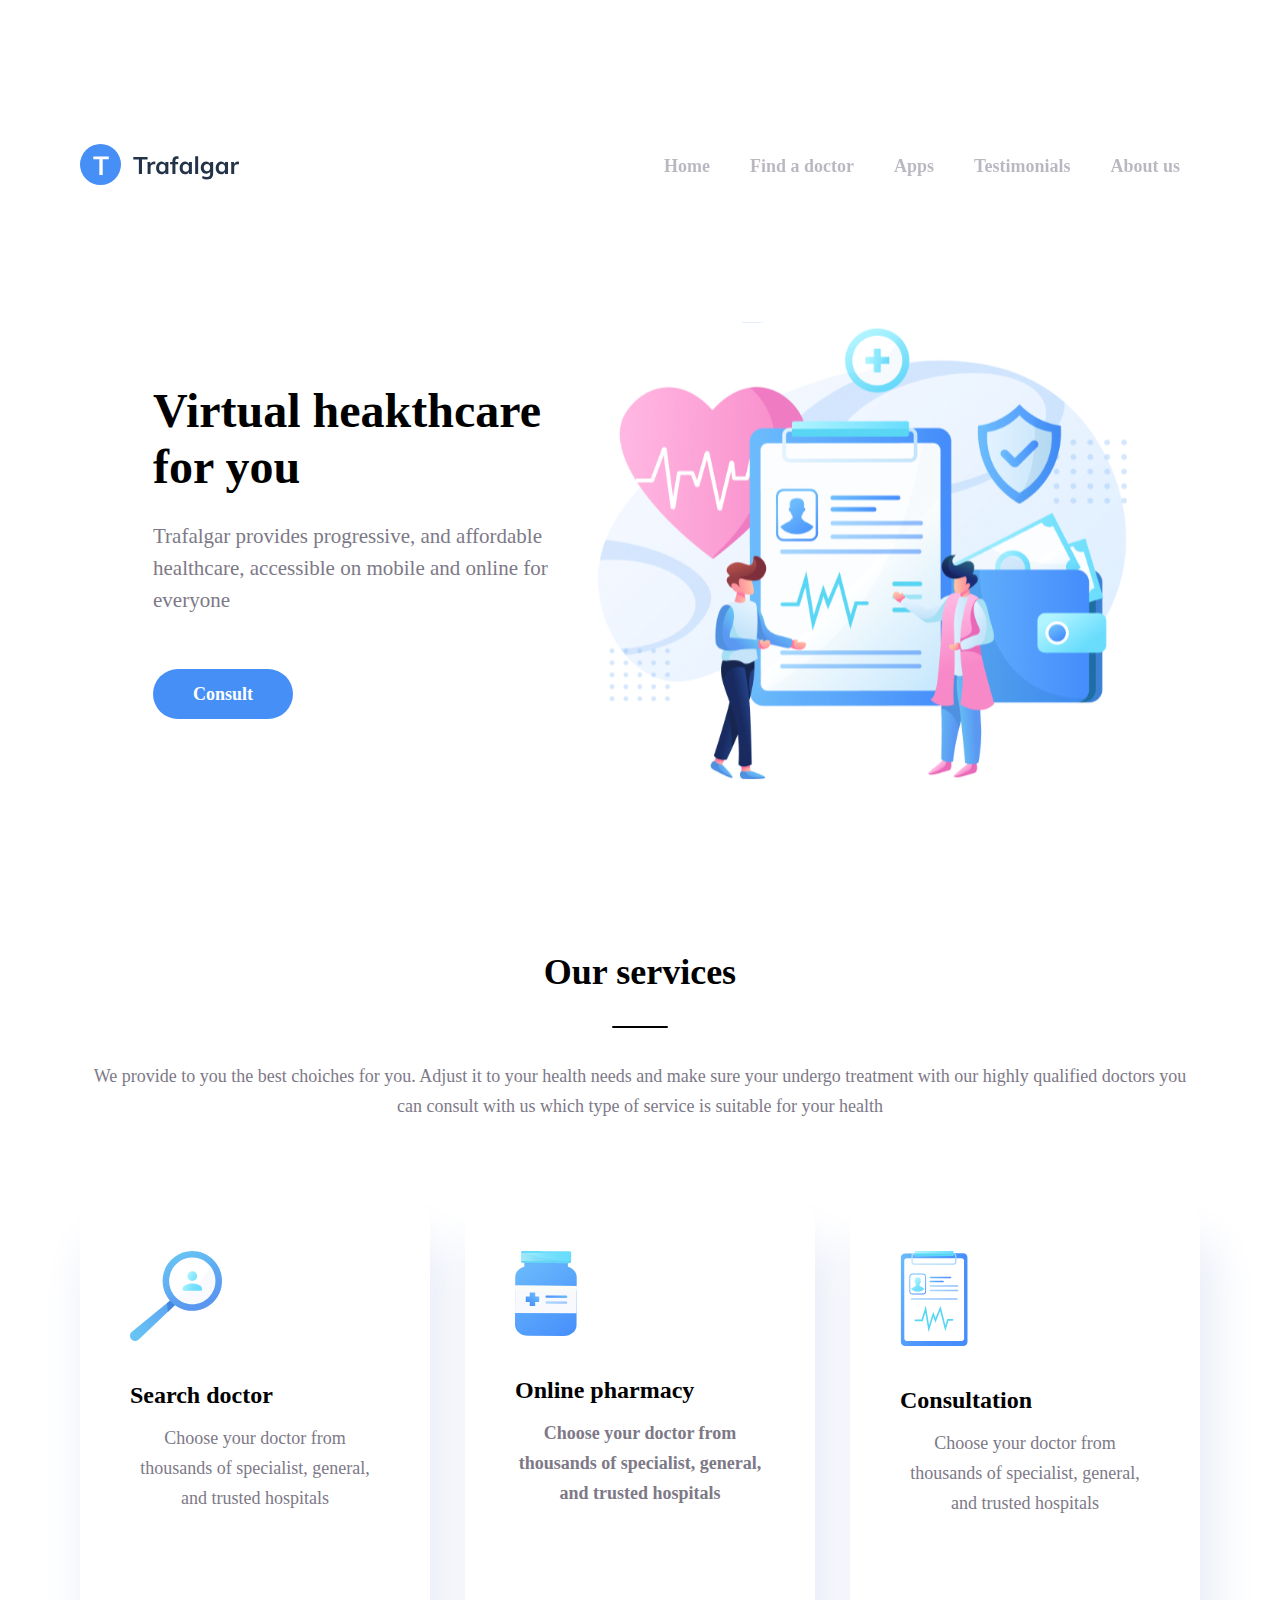
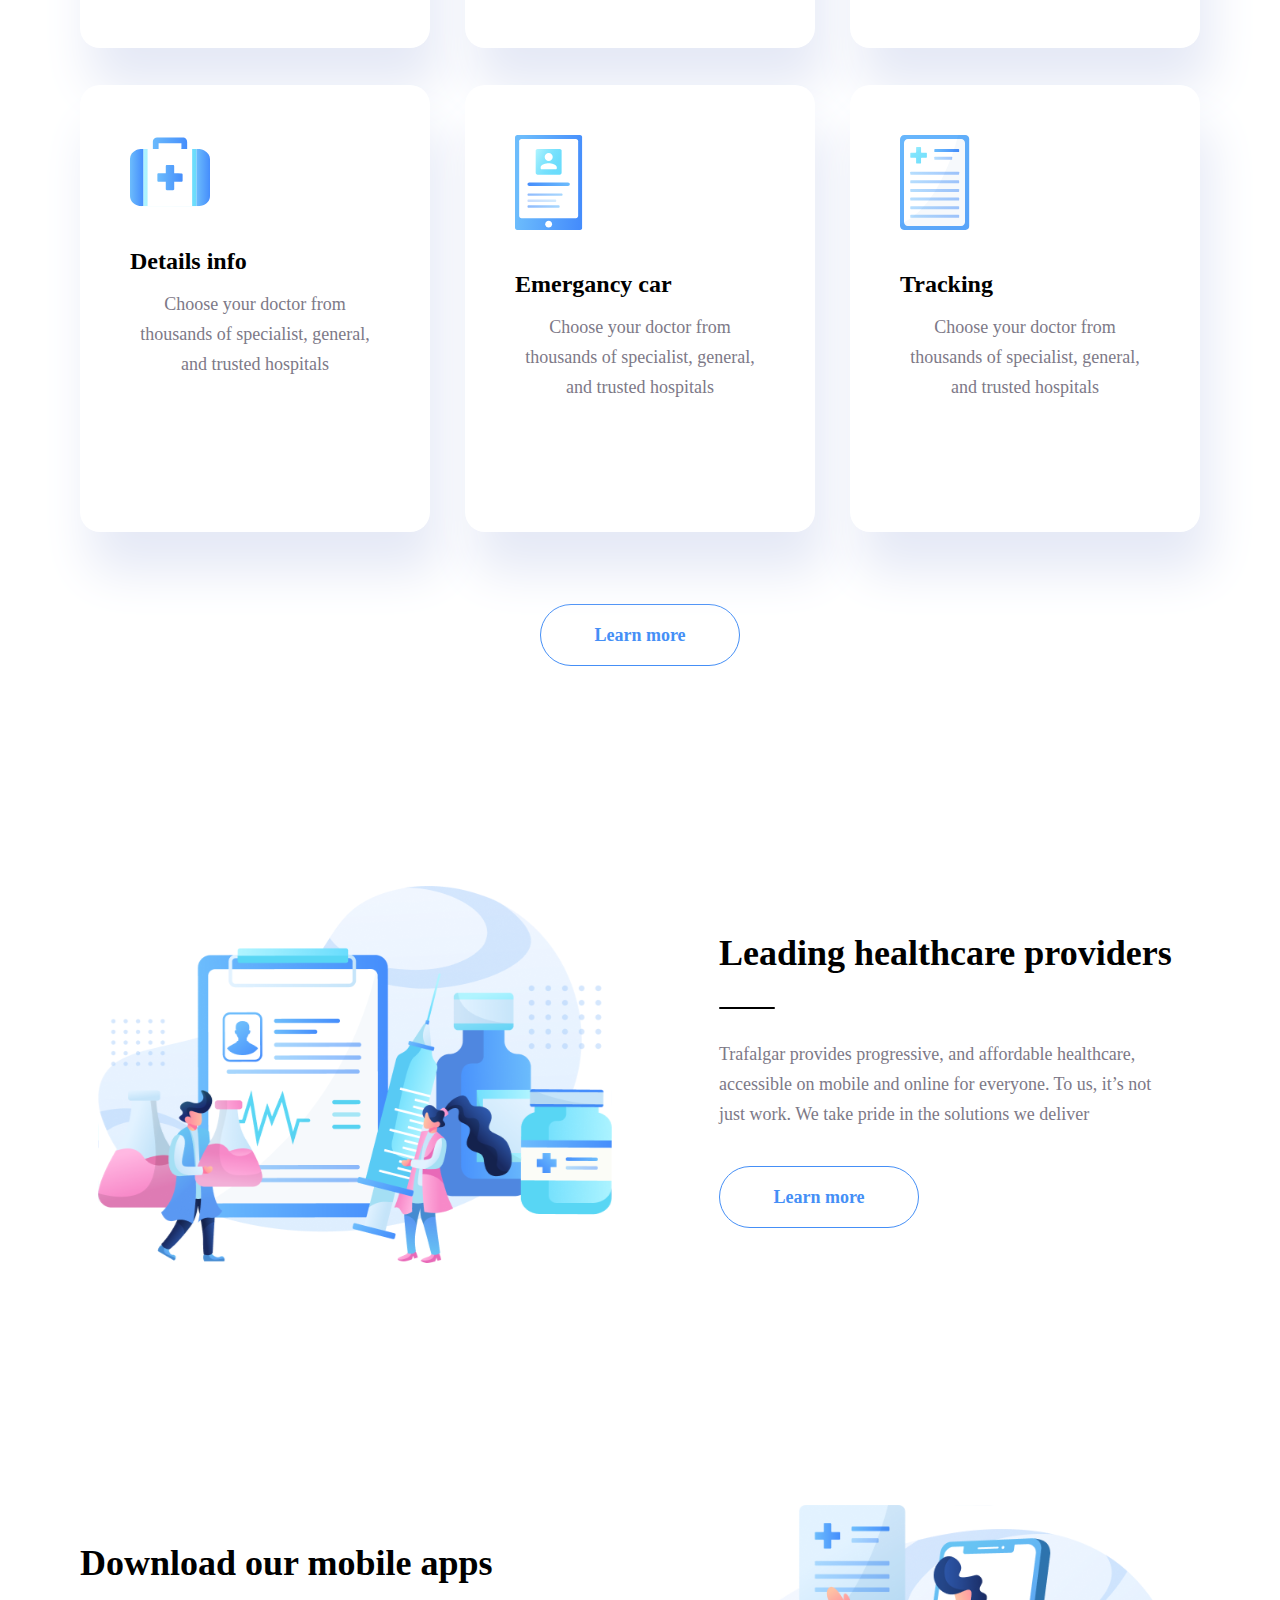
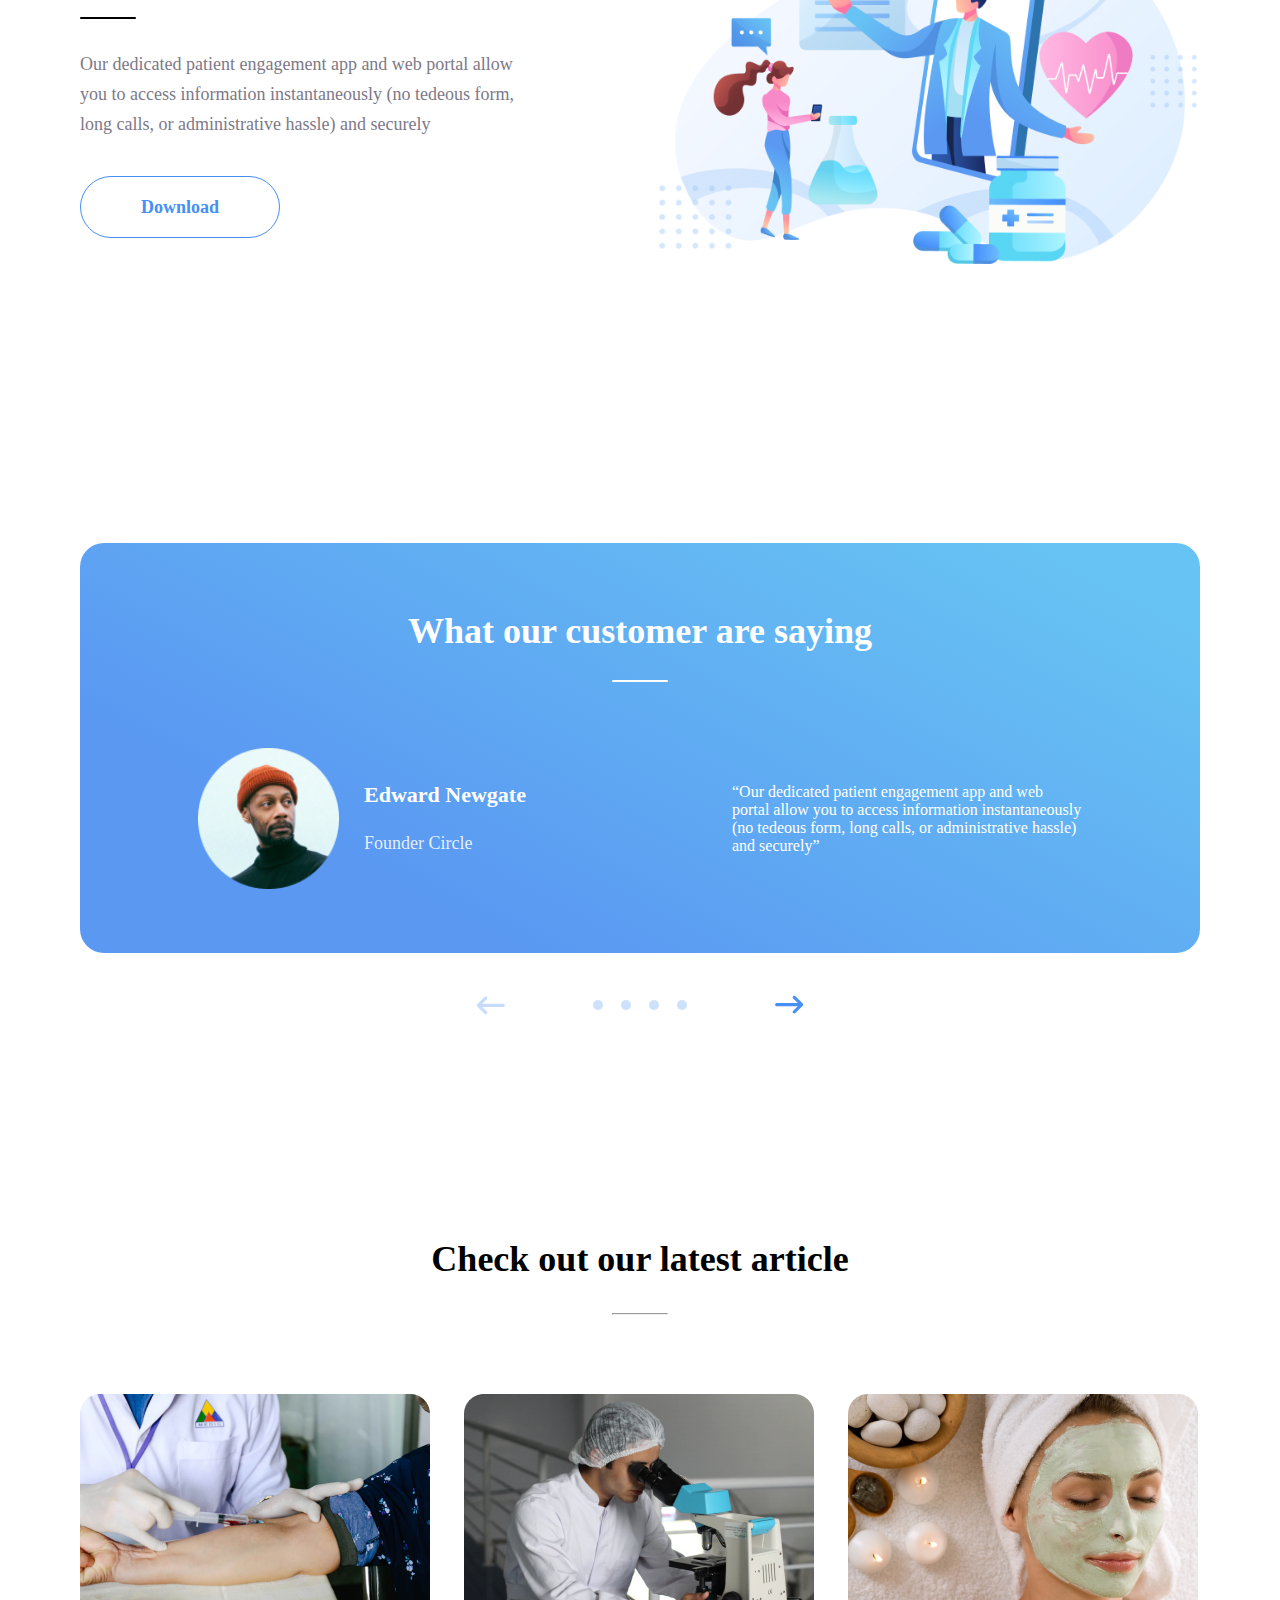
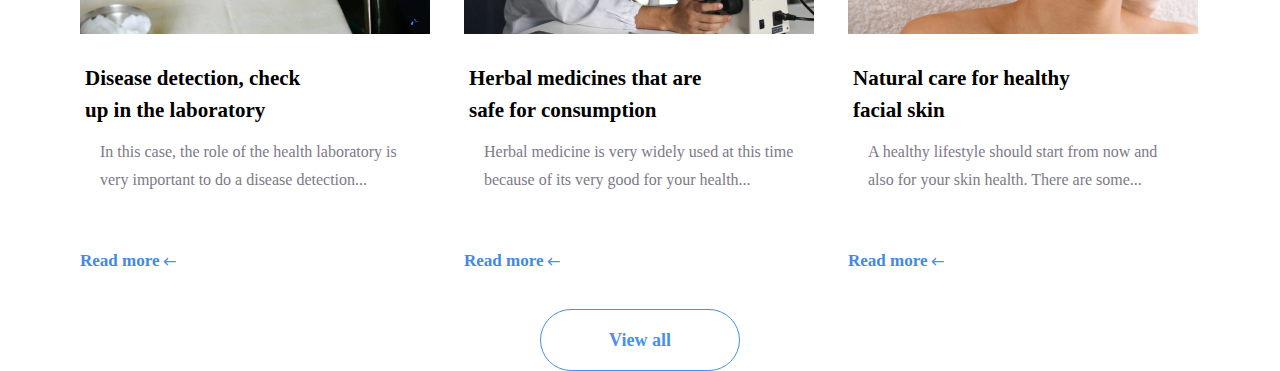
==== 5_dars/index.html @ c806d713 "initial message" ====
<!DOCTYPE html>
<html lang="en">
<head>
    <meta charset="UTF-8">
    <meta http-equiv="X-UA-Compatible" content="IE=edge">
    <meta name="viewport" content="width=device-width, initial-scale=1.0">
    <title>Trafalgar-landing-page</title>
    <link rel="stylesheet" href="css/main.css">
</head>
<body>
<header class="header container">
    <div class="header-left">
            <a href="/"><img src="images/traf-logo.svg" alt="trf.logo" height="41" width="160" ></a>
        </div>
    <nav class="header-right">
        <ul class="header-list">
                <li class="list-item active"><a class="_blank"href="/"><p> Home</p></a></li>
                <li class="list-item"><a target="_blank" href="#"> <p> Find a doctor </p></a></li>
                <li class="list-item"><a target="_blank" href="#"> <p> Apps </p></a></li>
                <li class="list-item"><a target="_blank" href="#"> <p> Testimonials </p></a></li>
                <li class="list-item"><a target="_blank" href="#"> <p> About us </p></a></li>
            </ul>
        </nav>
</header>

    <section class="hero-section container">
        <div class="hero-left">
            <h1 class="hero-left-title">Virtual heakthcare for you</h1>
            <p class="hero-left-text">Trafalgar provides progressive, and affordable 
            healthcare, accessible on mobile and online 
            for everyone</p>
            <a class="hero-link"target="_blank"href="#">Consult</a>
        </div>

        <div class="hero-right">
            <img src="images/illustration.svg" alt="illustration rasm" width="529" height="538">
        </div>
    </section>
<main>
    <section class="service container">
                <h2 class="service-title">Our services</h2>
                <hr class="service-line">
            <p class="service-text">We provide to you the best choiches for you. Adjust it to your health needs and make sure your undergo treatment with our highly qualified doctors you can consult with us which type of service is suitable for your health</p>
        <ul class="service-list">
            <li class="service-list-card"><img class="card-img"src="images/search-farme.svg" alt="medicine-images">
                <h3 class="card-title"> Search doctor </h3>
                <p class="service-text">Choose your doctor from thousands of specialist, general, and trusted hospitals</p</li>
    
            <li  class="service-list-card"><img class="card-img"src="images/medicine-Frame .svg" alt="search-images">
                <h3 class="card-title"> Online pharmacy<h3>
                <p class="service-text">Choose your doctor from thousands of specialist, general, and trusted hospitals</p>
            </li>
            <li class="service-list-card"><img class="card-img" src="images/diagnosis-Frame .svg" alt="search-images">
                <h3 class="card-title"> Consultation </h3>
                <p class="service-text">Choose your doctor from thousands of specialist, general, and trusted hospitals</p>
            </li>
            <li  class="service-list-card"> <img class="card-img"src="images/medic-bag-Frame .svg" alt="search-images">
                <h3 class="card-title"> Details info</h3>
                <p class="service-text">Choose your doctor from thousands of specialist, general, and trusted hospitals</p>
            </li>
            <li  class="service-list-card"><img class="card-img"src="images/blank-Frame .svg" alt="search-images">
                <h3 class="card-title"> Emergancy car </h3>
                <p class="service-text">Choose your doctor from thousands of specialist, general, and trusted hospitals</p>
            </li>
            <li  class="service-list-card"><img class="card-img" src="images/result-Frame .svg" alt="search-images">
                <h3 class="card-title"> Tracking</h3>
                <p class="service-text">Choose your doctor from thousands of specialist, general, and trusted hospitals</p>
                </li>
        </ul>
        <a class="service-link" target="_blank"href="#"> Learn more</a>


    </section>
    <section class="provider container">
        <div class="provider-top">
            <div class="provider-top-left">
                <img src="images/provider-2.svg" alt="provider-img" width="550" height="377">
            </div>
            <div class="provider-top-right">
            <h2 class="provider-title">Leading healthcare providers</h2>
            <hr class="provider-line">
            <p class="provider-text">Trafalgar provides progressive, and affordable healthcare, accessible on mobile and online for everyone. To us, it’s not just work. We take pride 
                in the solutions we deliver</p>
            <a  class=" provider-link" href="#">Learn more</a>
        </div>
        </div>
        <div class="provider-bottom">
            <div class="provider-bottom-left">
                <img src="images/provider-2-img.svg" alt="provider-img" width="550" height="377">
            </div>
            <div class="provider-bottom-right">
            <h2 class="provider-title">Download our 
                mobile apps</h2>
            <hr class="provider-line">
            <p class="provider-text">Our dedicated patient engagement app and 
                web portal allow you to access information instantaneously (no tedeous form, long calls, 
                or administrative hassle) and securely</p>
            <a  class=" provider-link" href="#">Download</a>
        </div>
        </div>
    </section>
    <section class="carousel container">
        <div class="carousel-card">
            <h3 class="carousel-card-title">What our customer are saying</h3>
            <hr class="carousel-card-line">
            <div class="carousel-user">
                <div class="user-left">
                    <img class="user-left-img" src="images/user-img.png" alt="user img" width="141" height="141">
                    <div>
                    <h4 class="user-left-name">Edward Newgate</h4>
                    <p class="user-left-job">Founder Circle</p>
                </div>
                </div>
                <div class="user-right">
                    <blockquote class="user-right-phrase">“Our dedicated patient engagement app and 
                        web portal allow you to access information instantaneously (no tedeous form, long calls, 
                        or administrative hassle) and securely”</blockquote>
                </div>
            </div>
        </div>
        <div class="navigator">
            <img class="navigator-narrow-left"src="images/narrow.svg" alt="">
            <div class="navigator-special">
                <span class="navigator-dot active"></span>
                <span class="navigator-dot"></span>
                <span class="navigator-dot"></span>
                <span class="navigator-dot"></span>
            </div>
            <img class="navigator-narrow-right"src="images/narrow.svg" alt="navigator">
        </div>

    </section>
    <section class="examine container">
        <h2 class="examine-title">Check out our latest article</h2>
        <hr class="examine-line">
        <ul class="examine-list">
            <li class="ex-list-item">
                <img class ="ex-img"src="images/ineksiya.png" alt="ineksiya img" width="350" height="240">
                <div class="ex-div"><h3 class="ex-list-title"> Disease detection, check 
                    up in the laboratory</h3>
                <p class="ex-sentence">In this case, the role of the health laboratory is very important to do
                    a disease detection...</p></div>
                <a class="examine-list-link" href="#">Read more</a>
                <img class ="img-navigator"src="images/narrow.svg" alt="navigator" width="14" height="9">
            </li>
            <li class="ex-list-item">
                <img class ="ex-img"src="images/see-bacteria.png" alt="ineksiya img" width="350" height="240">
                <div class="ex-div"><h3 class="ex-list-title"> Herbal medicines that are 
                    safe for consumption</h3>
                <p class="ex-sentence">Herbal medicine is very widely used at this time because of its very good for your health...</p>
                </div>
                <a class="examine-list-link" href="#">Read more</a>
                <img class ="img-navigator"src="images/narrow.svg" alt="navigator" width="14" height="9">
            </li>
            <li class="ex-list-item">
                <img class ="ex-img"src="images/crem-mask.png" alt="ineksiya img" width="350" height="240">
                <div class="ex-div"><h3 class="ex-list-title">Natural care for healthy 
                    facial skin</h3>
                <p class="ex-sentence">A healthy lifestyle should start from now and also for your skin health.
                    There are some...</p></div>
                <a class="examine-list-link" href="#">Read more</a>
                <img class ="img-navigator"src="images/narrow.svg" alt="navigator" width="14" height="9">
            </li>
        </ul>
        <a class="examine-link"href="#">View all</a>
    </section>
</main>  
<footer>
    
</footer> 
</body>
</html>
---- 5_dars/css/main.css ----
*{
    box-sizing: border-box;
    margin: 0;
    padding: 0;
}
body{
    font-family: "Mulish", sun-serif;
}

.container{
    background-color: white;
    width: 1120px;
    margin-left: auto;
    margin-right: auto;
}
.header{
    display: flex;
    align-items: center;
    justify-content: space-between;
    margin-top: 135px;
    margin-bottom: 84px;
    width: 1120px;
}
.header-left{

}
.header-right{

}
.header-list{
    display: flex;
    list-style-type: none;

}
.list-item{
    padding: 20px;
}
.list-item a{
    text-decoration: none;
    font-style: normal;
    font-weight: bold;
    font-size: 18px;
    line-height: 23px;
    color: #1F1534;
    opacity: 0.3;
}
.list-item .active{
    font-style: normal;
    font-weight: bold;
    font-size: 18px;
    line-height: 23px;
    color: #1F1534;
    opacity: 1;
    

}
.hero-section{
    display: flex;
    align-items: center;
    justify-content: center;
    margin-bottom: 120px;
}
.hero-left{

}
.hero-right{

}

.hero-left-title{
    font-style: normal;
    font-weight: bold;
    font-size: 48px;
    line-height: 56px;
    color: #000000;
    width: 427px;
    margin-bottom: 25px;
    }
.hero-left-text{
    font-family: Mulish;
    font-style: normal;
    font-weight: 300px;
    font-size: 21px;
    line-height: 32px;
    color: #7D7987;
    width: 445px;
    margin-bottom: 48px;
}
.hero-link{
    font-style: normal;
    font-weight: bold;
    font-size: 18px;
    line-height: 60px;
    color: #FFFFFF;
    background: #458FF6;
    border-radius: 55px;
    text-decoration: none;
    padding: 15px 40px;

}
.service{
    margin-bottom: 220px;

}
.service-title{
    font-family: Mulish;
    font-style: normal;
    font-weight: bold;
    font-size: 36px;
    line-height: 56px;
    color: #000000;
    margin-bottom: 26px;
    text-align: center;

}
.service-text{
    font-style: normal;
    /* font-weight: 300px; */
    font-size: 18px;
    line-height: 30px;
    color: #7D7987;
    /* width: 952px; */
    margin-left: auto;
    margin-right: auto;
    text-align: center;
    margin-bottom: 80px;

}
.service-line{
    background: #000000;
    border-radius: 5px;
    border: none;
    width: 56px;
    height: 2px;
    margin-left: auto;
    margin-right: auto;
    margin-bottom: 33px;

}
.service-list{
    list-style-type: none;
    display: flex;
    justify-content: space-between;
    flex-wrap: wrap;
    padding-bottom: 35px;
}
.service-list-card{
    background: #FFFFFF;
    box-shadow: 10px 40px 50px rgba(229,233, 246);
    border-radius: 20px;
    width: 350px;
    padding: 50px;
    margin-bottom: 37px;

}
.card-img{
    margin-bottom: 22px;
}
.card-title{
    font-style: normal;
    font-weight: bold;
    font-size: 24px;
    line-height: 56px;
    color: #000000;
}
.card-text{
    font-style: normal;
    font-weight: 300px;
    font-size: 16px;
    line-height: 28px;
    color: #7D7987;
    width: 266px;
}
.service-link{
    font-style: normal;
    font-weight: bold;
    font-size: 18px;
    line-height: 60px;
    color: #458FF6;
    text-decoration: none;
    border: 1.4px solid #458FF6;
    border-radius: 55px;
    padding: 0px 40px;
    display: block;
    width: 200px;
    margin-left: auto;
    margin-right: auto;
    text-align: center;
}
.provider{
    margin-bottom: 266px;

}
.provider-top{
    display: flex;
    align-items: center;
    justify-content: space-between;
    margin-bottom: 229px;

}
.provider-top-right{

}
.provider-top-left{

}
.provider-title{
    font-style: normal;
    font-weight: bold;
    font-size: 36px;
    line-height: 56px;
    color: #000000;
    width: 481px;
    margin-bottom: 26px;
}
.provider-line{
    background: #000000;
    border-radius: 10px;
    width: 56px;
    height: 2px;
    border: none;
    margin-bottom: 30px;
}

.provider-text{
    font-style: normal;
    font-weight: 300;
    font-size: 18px;
    line-height: 30px;
    color: #7D7987;
    width: 450px;
    margin-bottom: 37px;
}
.provider-link{
    font-style: normal;
    font-weight: bold;
    font-size: 18px;
    line-height: 60px;
    color: #458FF6;
    text-decoration: none;
    border: 1.4px solid #458FF6;
    border-radius: 55px;
    padding: 0px 40px;
    display: block;
    width: 200px;
    text-align: center;

}
.provider-bottom{
    display: flex;
    justify-content: space-between;
    align-items: center;
    flex-direction: row-reverse;
}

.corousel{
    margin-bottom: 222px;
    

}

.carousel-card{
    background: linear-gradient(208.18deg, #67C3F3 9.05%, #5A98F2 76.74%);
    border-radius: 24px;
    padding: 64px 118px;
    margin-bottom: 42px;
}
.carousel-card-title{
    font-style: normal;
    font-weight: bold;
    font-size: 36px;
    line-height: 48px;
    color: #FFFFFF;
    text-align: center;
    margin-bottom: 25px;
}
.carousel-card-line{
    width: 56px;
    height: 2px;
    border: none;
    background: #FFFFFF;
    border-radius: 6px;
    margin-bottom: 66px;
    margin-right: auto;
    margin-left: auto;

}
.carousel-user{
    display: flex;
    justify-content: space-between;
    align-items: center;
}
.user-left{
    display: flex;
    align-items: center;

}
.user-left-img{
    margin-right: 25px;
}
.user-left-name{
    font-style: normal;
    font-weight: bold;
    font-size: 22px;
    line-height: 48px;
    color: #FFFFFF;


}
.user-left-job{

    font-style: normal;
    font-weight: normal;
    font-size: 18px;
    line-height: 48px;
    color: rgba(255, 255, 255, 0.85);

}
.user-right{
 width: 350px;
 color: #FFFFFF;
}

.user-right-pharase{
    font-style: normal;
    font-weight: normal;
    font-size: 19px;
    line-height: 30px;
    color: rgba(255, 255, 255, 0.9);
    width: 420px;


}
.navigator{
    margin-left: auto;
    margin-right: auto;
    width: 330px;
    display: flex;
    justify-content: space-between;
    align-items: center;
    margin-bottom: 216px;

}
.navigator-special{
    display: flex;

}
.navigator-dot{
    width: 10px;
    height: 10px;
    background: #5B9BF3;
    opacity: 0.3;
    display: block;
    border-radius: 50%;
    margin: 0px 9px;
    cursor: pointer;
}
.navigator-dot .active{
    opacity: 1;
}
.navigator-narrow-left{
    opacity: 0.3;
    transform: rotate(180deg);

}
.examine-title{
    font-style: normal;
    font-weight: bold;
    font-size: 36px;
    line-height: 56px;
    color: #000000;
    text-align: center;
    margin-bottom: 26px;

}
.examine-line{
    width: 56px;
    height: 2px;
    background: #000000;
    border-radius: 5px;
    align-items: center;
    margin-right: auto;
    margin-left: auto;
    margin-bottom: 79px;
}
.examine-list{
    list-style-type: none;
    display: flex;
    justify-content: space-between;
    flex-wrap: wrap;
    padding-bottom: 34px;
}
.ex-list-item{
    width: 352px;
    height: 512;
    flex-wrap: wrap;

}
.ex-list-title{
    font-style: normal;
    font-weight: bold;
    font-size: 21px;
    line-height: 32px;
    color: #000000;
    width: 251px;
    height: 64px;
    margin-bottom: 12px;
    align-items: center;
    padding: 0px 5px;
}
.ex-img{
    margin-bottom: 24px;

}
.ex-sentence{
    font-style: normal;
    font-weight: 300;
    font-size: 16px;
    line-height: 28px;
    color: #7D7987;
    width: 251;
    height: 84px;
    margin-bottom: 25px;
    align-items: center;
    padding: 0px 20px;
}
.examine-list-link{
    font-style: normal;
    font-weight: 600;
    font-size: 17px;
    line-height: 28px;
    color: #4089ED;
    text-decoration: none;
}
.img-navigator{
    
    transform: rotate(180deg);
}
.examine-link{
    font-style: normal;
    font-weight: bold;
    font-size: 18px;
    line-height: 60px;
    color: #458FF6;
    text-decoration: none;
    border: 1.4px solid #458FF6;
    border-radius: 55px;
    padding: 0px 40px;
    display: block;
    width: 200px;
    text-align: center;
    margin-right: auto;
    margin-left: auto;

}
.ex-div{
    /* padding: 0px 15px; */
}
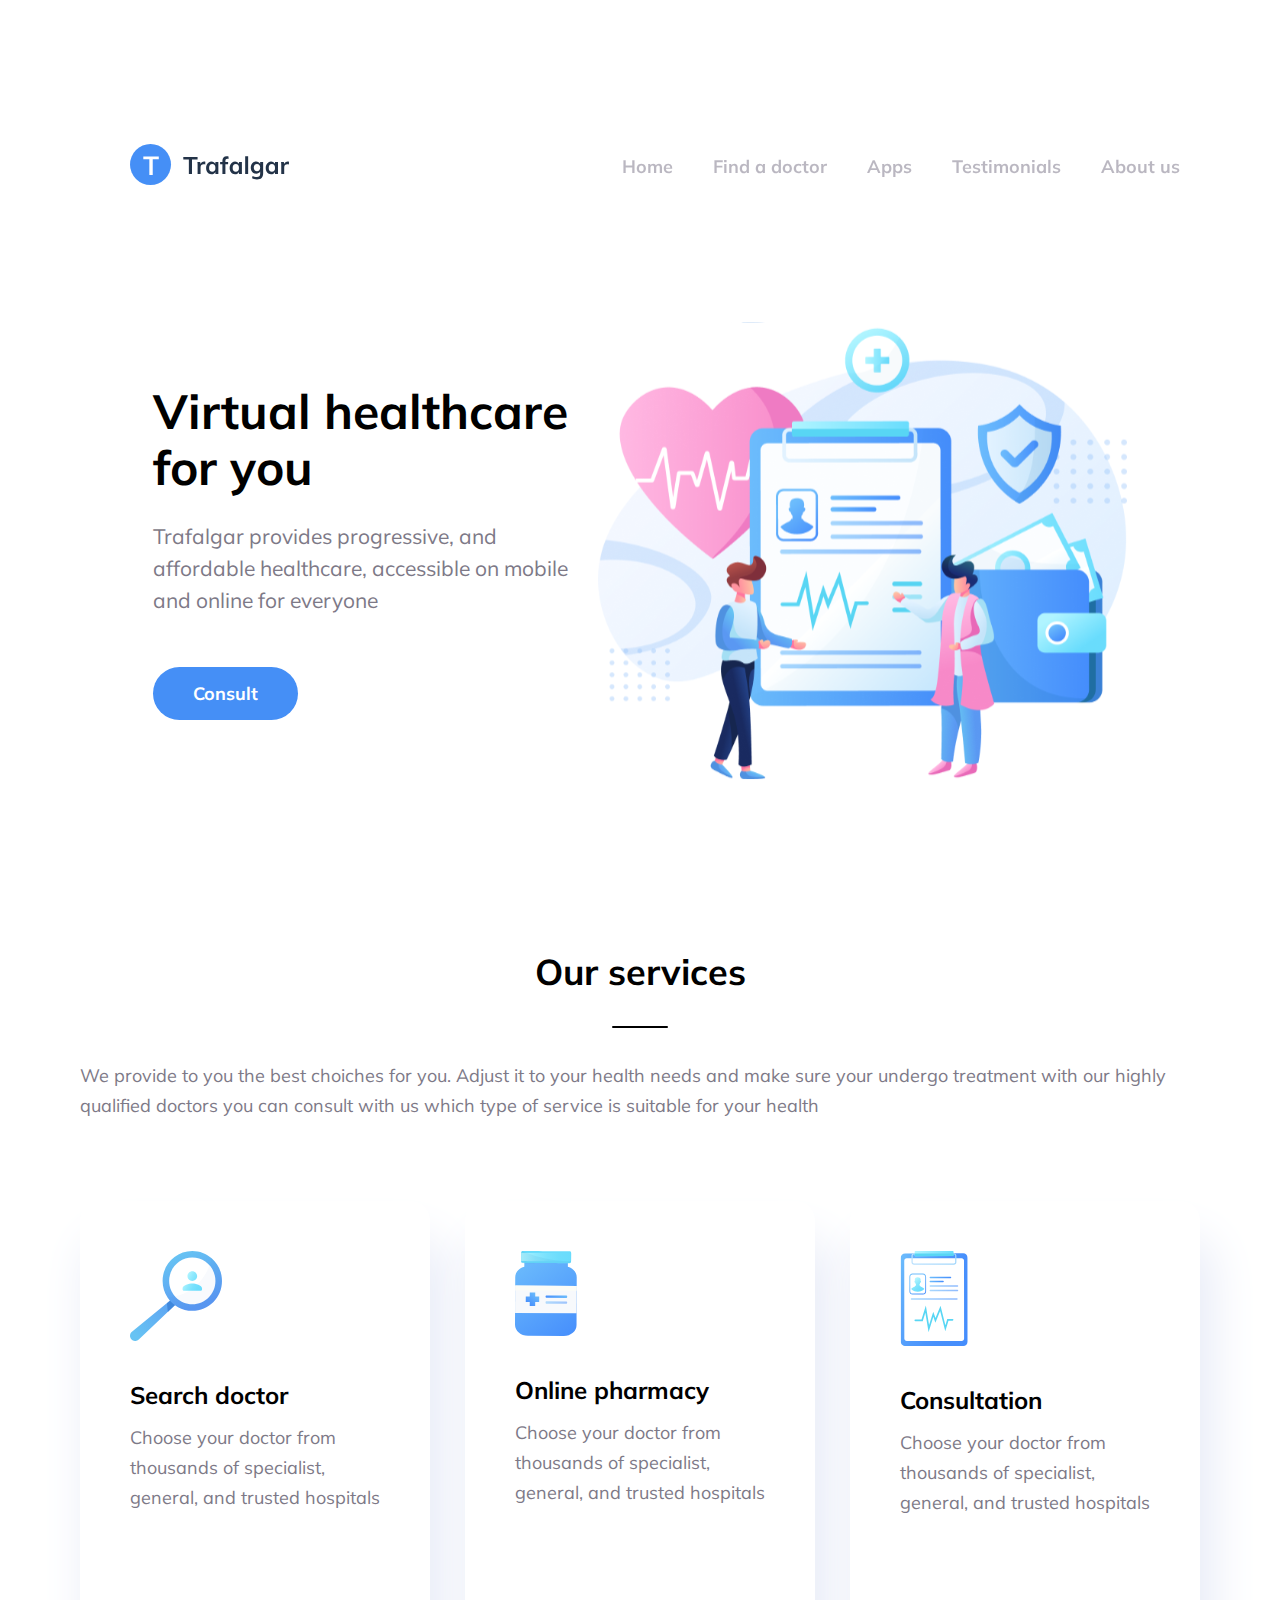
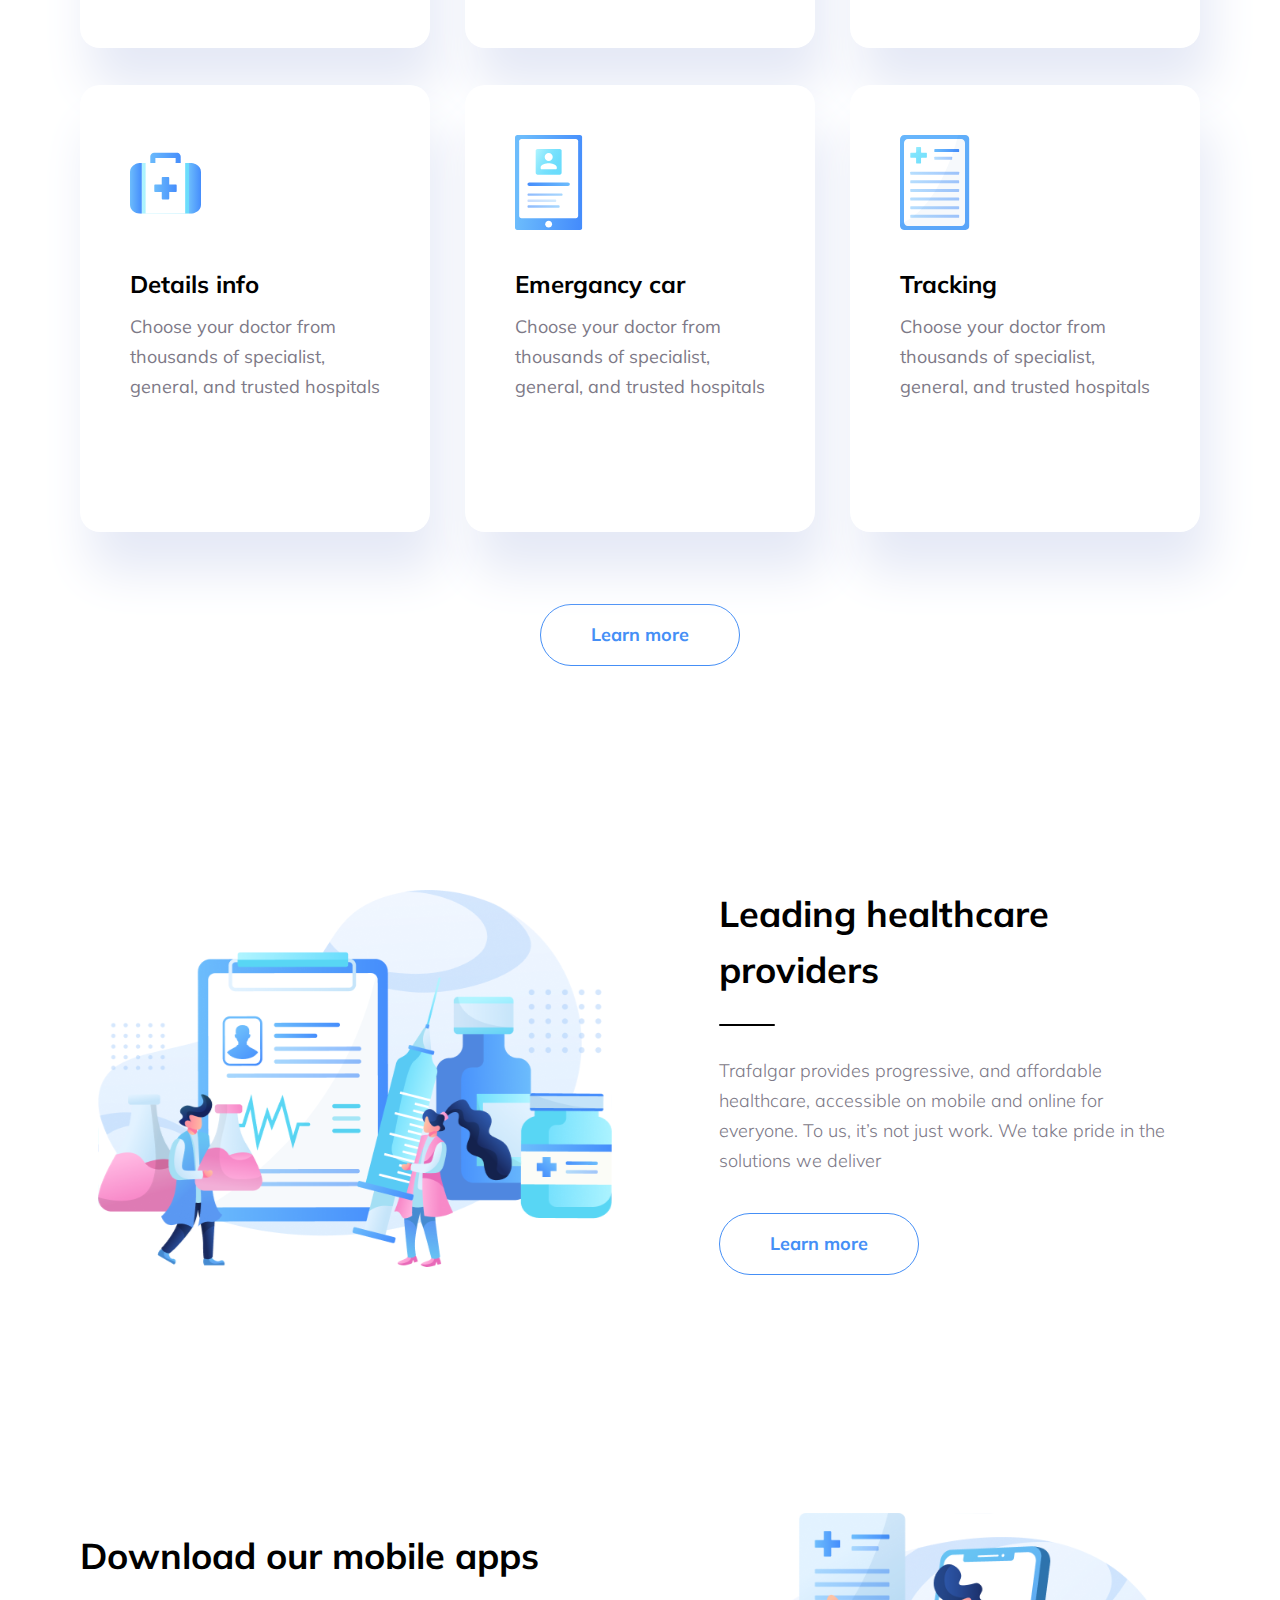
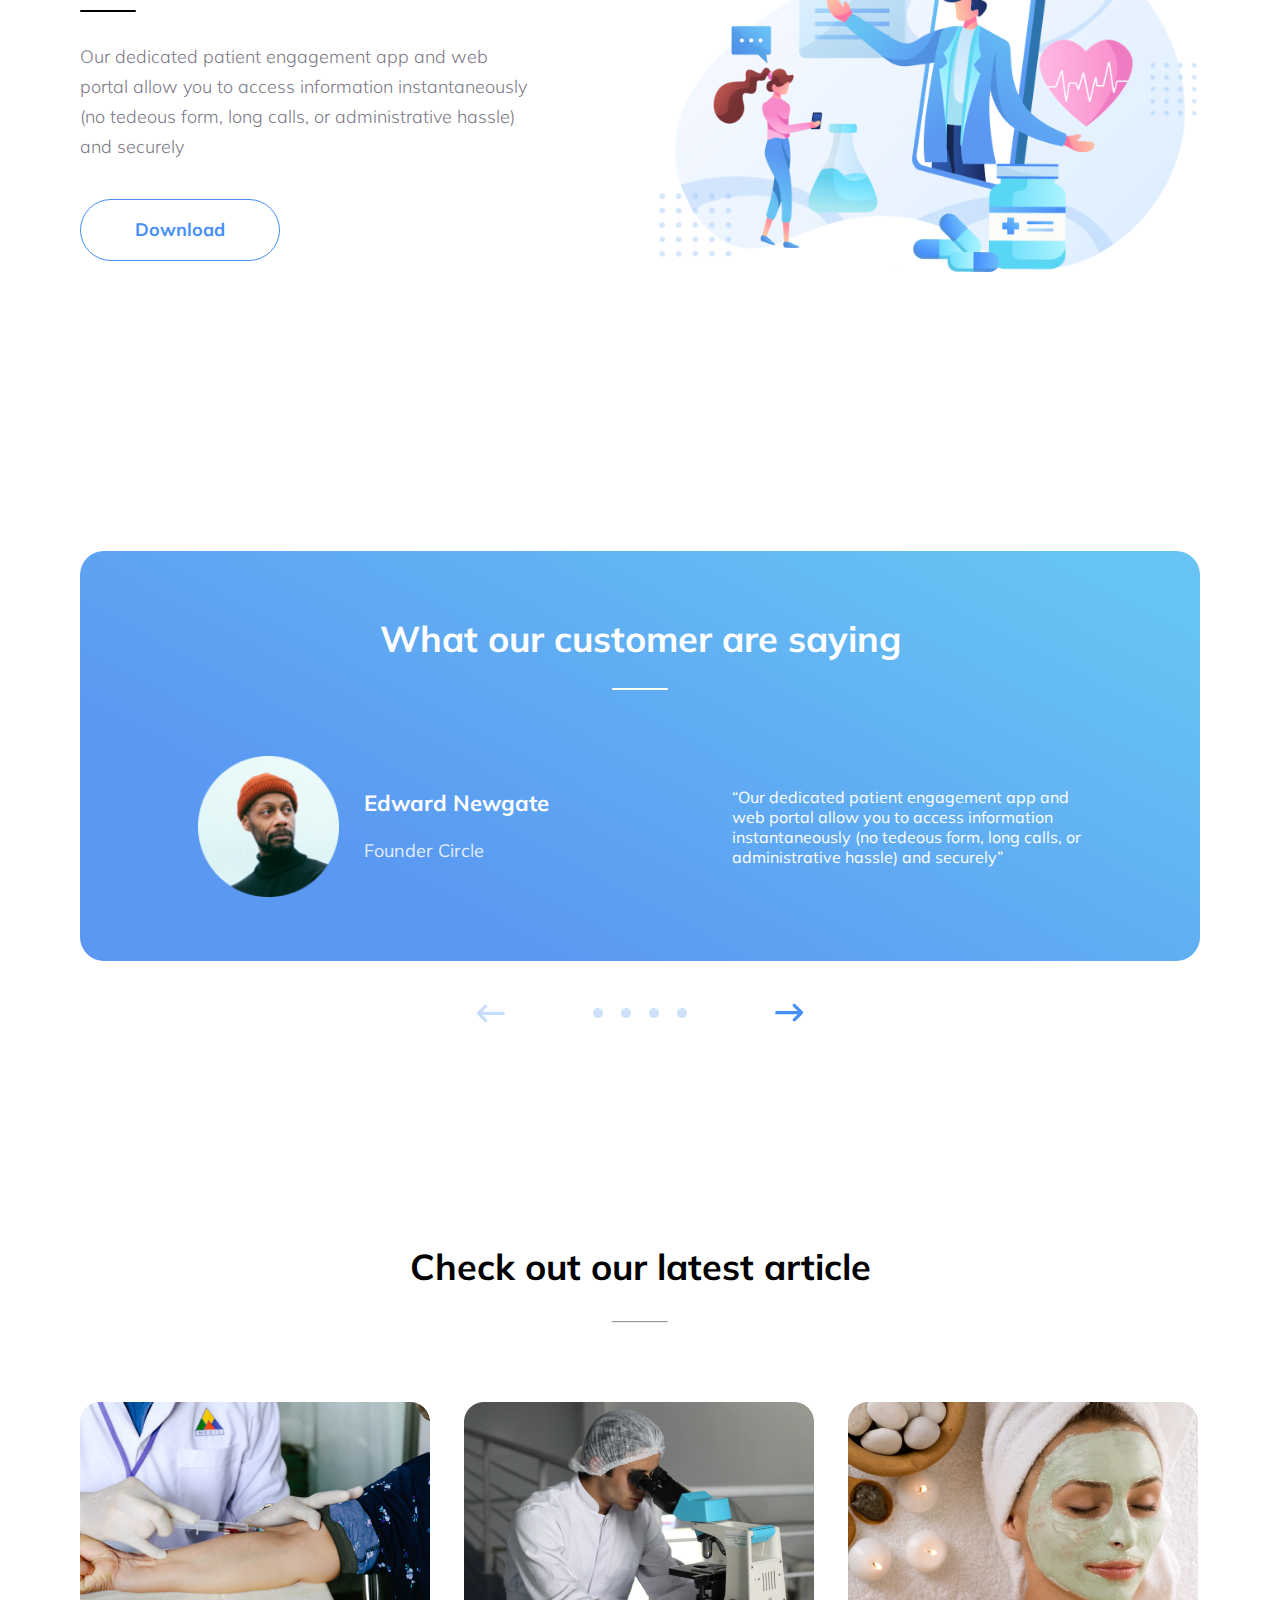
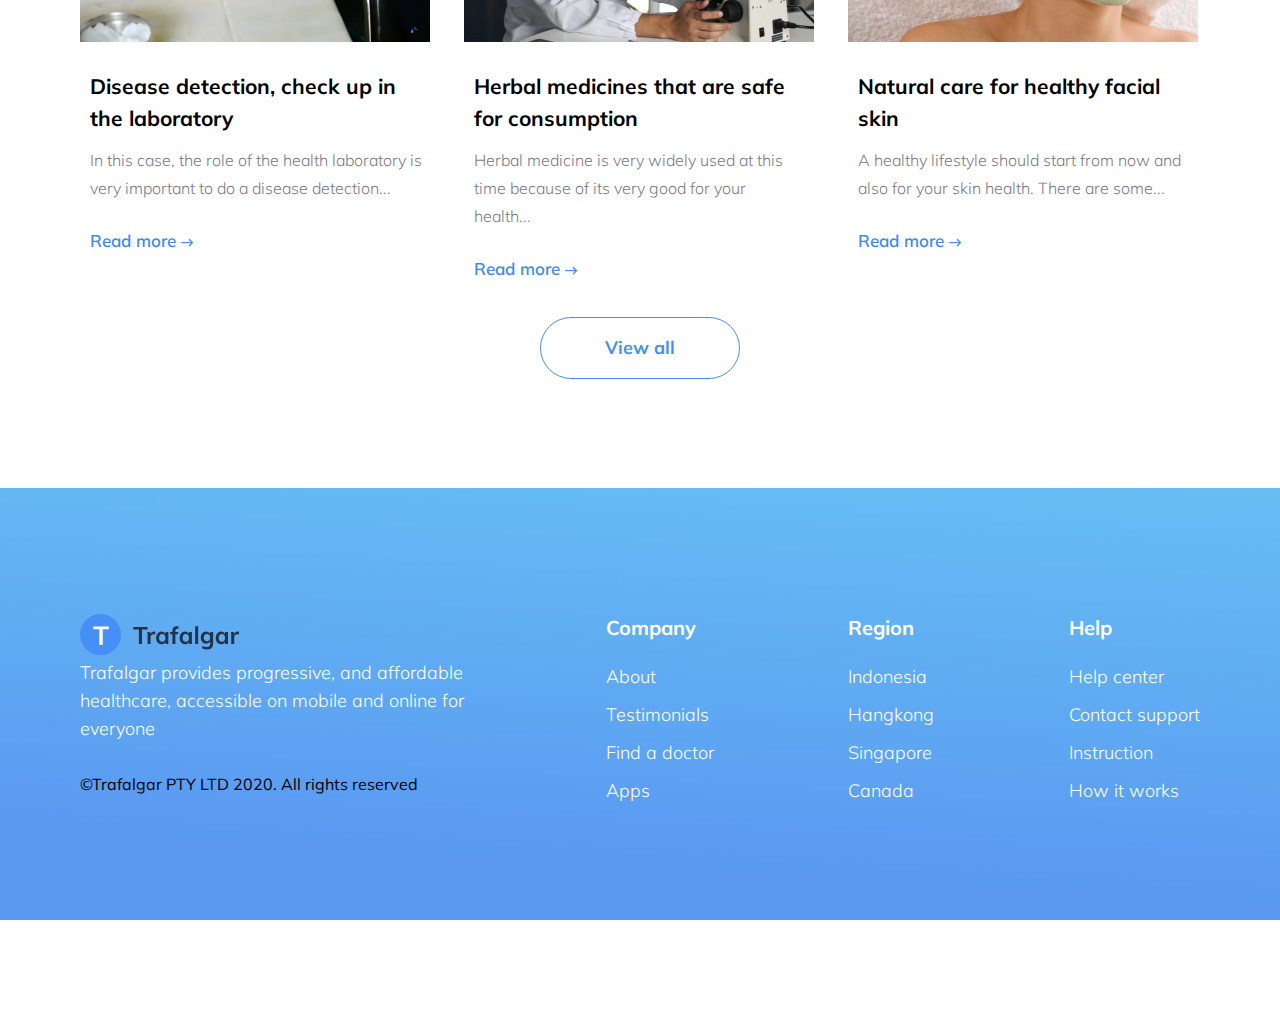
==== commit 0582bd2f: "all of them project" ====
--- a/5_dars/index.html
+++ b/5_dars/index.html
@@ -1,172 +1,257 @@
 <!DOCTYPE html>
 <html lang="en">
+
 <head>
     <meta charset="UTF-8">
     <meta http-equiv="X-UA-Compatible" content="IE=edge">
     <meta name="viewport" content="width=device-width, initial-scale=1.0">
     <title>Trafalgar-landing-page</title>
-    <link rel="stylesheet" href="css/main.css">
+    <link class="foot-list-item" rel="stylesheet" href="css/main.css">
+    <link rel="preconnect" href="https://fonts.googleapis.com">
+<link rel="preconnect" href="https://fonts.gstatic.com" crossorigin>
+<link href="https://fonts.googleapis.com/css2?family=Mulish:wght@200;300;400;500;600;700;800;900&display=swap" rel="stylesheet">
 </head>
+
 <body>
-<header class="header container">
-    <div class="header-left">
-            <a href="/"><img src="images/traf-logo.svg" alt="trf.logo" height="41" width="160" ></a>
+    <header class="header">
+       <div class="container">
+       <div class="header-inner">
+        <div class="header-left">
+            <a href="/"><img src="images/traf-logo.svg" alt="trf.logo" height="41" width="160"></a>
         </div>
-    <nav class="header-right">
-        <ul class="header-list">
-                <li class="list-item active"><a class="_blank"href="/"><p> Home</p></a></li>
-                <li class="list-item"><a target="_blank" href="#"> <p> Find a doctor </p></a></li>
-                <li class="list-item"><a target="_blank" href="#"> <p> Apps </p></a></li>
-                <li class="list-item"><a target="_blank" href="#"> <p> Testimonials </p></a></li>
-                <li class="list-item"><a target="_blank" href="#"> <p> About us </p></a></li>
+        <nav class="header-right">
+            <ul class="header-list">
+                <li class="list-item"><a class="list-item-link" target="_blank" href="/">
+                        <p> Home</p>
+                    </a></li>
+                <li class="list-item"><a class="list-item-link active" target="_blank" href="#">
+                        <p> Find a doctor </p>
+                    </a></li>
+                <li class="list-item"><a class="list-item-link" target="_blank" href="#">
+                        <p> Apps </p>
+                    </a></li>
+                <li class="list-item"><a class="list-item-link" target="_blank" href="#">
+                        <p> Testimonials </p>
+                    </a></li>
+                <li class="list-item"><a class="list-item-link" target="_blank" href="#">
+                        <p> About us </p>
+                    </a></li>
             </ul>
         </nav>
-</header>
+       </div>
+       </div>
+
+    </header>
 
     <section class="hero-section container">
         <div class="hero-left">
-            <h1 class="hero-left-title">Virtual heakthcare for you</h1>
-            <p class="hero-left-text">Trafalgar provides progressive, and affordable 
-            healthcare, accessible on mobile and online 
-            for everyone</p>
-            <a class="hero-link"target="_blank"href="#">Consult</a>
+            <h1 class="hero-left-title">Virtual healthcare 
+                for you</h1>
+            <p class="hero-left-text">Trafalgar provides progressive, and affordable
+                healthcare, accessible on mobile and online
+                for everyone</p>
+            <a class="hero-link" target="_blank" href="#">Consult</a>
         </div>
 
         <div class="hero-right">
             <img src="images/illustration.svg" alt="illustration rasm" width="529" height="538">
         </div>
     </section>
-<main>
-    <section class="service container">
-                <h2 class="service-title">Our services</h2>
-                <hr class="service-line">
-            <p class="service-text">We provide to you the best choiches for you. Adjust it to your health needs and make sure your undergo treatment with our highly qualified doctors you can consult with us which type of service is suitable for your health</p>
-        <ul class="service-list">
-            <li class="service-list-card"><img class="card-img"src="images/search-farme.svg" alt="medicine-images">
-                <h3 class="card-title"> Search doctor </h3>
-                <p class="service-text">Choose your doctor from thousands of specialist, general, and trusted hospitals</p</li>
-    
-            <li  class="service-list-card"><img class="card-img"src="images/medicine-Frame .svg" alt="search-images">
-                <h3 class="card-title"> Online pharmacy<h3>
-                <p class="service-text">Choose your doctor from thousands of specialist, general, and trusted hospitals</p>
-            </li>
-            <li class="service-list-card"><img class="card-img" src="images/diagnosis-Frame .svg" alt="search-images">
-                <h3 class="card-title"> Consultation </h3>
-                <p class="service-text">Choose your doctor from thousands of specialist, general, and trusted hospitals</p>
-            </li>
-            <li  class="service-list-card"> <img class="card-img"src="images/medic-bag-Frame .svg" alt="search-images">
-                <h3 class="card-title"> Details info</h3>
-                <p class="service-text">Choose your doctor from thousands of specialist, general, and trusted hospitals</p>
-            </li>
-            <li  class="service-list-card"><img class="card-img"src="images/blank-Frame .svg" alt="search-images">
-                <h3 class="card-title"> Emergancy car </h3>
-                <p class="service-text">Choose your doctor from thousands of specialist, general, and trusted hospitals</p>
-            </li>
-            <li  class="service-list-card"><img class="card-img" src="images/result-Frame .svg" alt="search-images">
-                <h3 class="card-title"> Tracking</h3>
-                <p class="service-text">Choose your doctor from thousands of specialist, general, and trusted hospitals</p>
-                </li>
-        </ul>
-        <a class="service-link" target="_blank"href="#"> Learn more</a>
-
-
-    </section>
-    <section class="provider container">
-        <div class="provider-top">
-            <div class="provider-top-left">
-                <img src="images/provider-2.svg" alt="provider-img" width="550" height="377">
-            </div>
-            <div class="provider-top-right">
-            <h2 class="provider-title">Leading healthcare providers</h2>
-            <hr class="provider-line">
-            <p class="provider-text">Trafalgar provides progressive, and affordable healthcare, accessible on mobile and online for everyone. To us, it’s not just work. We take pride 
-                in the solutions we deliver</p>
-            <a  class=" provider-link" href="#">Learn more</a>
-        </div>
-        </div>
-        <div class="provider-bottom">
-            <div class="provider-bottom-left">
-                <img src="images/provider-2-img.svg" alt="provider-img" width="550" height="377">
-            </div>
-            <div class="provider-bottom-right">
-            <h2 class="provider-title">Download our 
-                mobile apps</h2>
-            <hr class="provider-line">
-            <p class="provider-text">Our dedicated patient engagement app and 
-                web portal allow you to access information instantaneously (no tedeous form, long calls, 
-                or administrative hassle) and securely</p>
-            <a  class=" provider-link" href="#">Download</a>
-        </div>
-        </div>
-    </section>
-    <section class="carousel container">
-        <div class="carousel-card">
-            <h3 class="carousel-card-title">What our customer are saying</h3>
-            <hr class="carousel-card-line">
-            <div class="carousel-user">
-                <div class="user-left">
-                    <img class="user-left-img" src="images/user-img.png" alt="user img" width="141" height="141">
-                    <div>
-                    <h4 class="user-left-name">Edward Newgate</h4>
-                    <p class="user-left-job">Founder Circle</p>
-                </div>
-                </div>
-                <div class="user-right">
-                    <blockquote class="user-right-phrase">“Our dedicated patient engagement app and 
-                        web portal allow you to access information instantaneously (no tedeous form, long calls, 
-                        or administrative hassle) and securely”</blockquote>
-                </div>
-            </div>
-        </div>
-        <div class="navigator">
-            <img class="navigator-narrow-left"src="images/narrow.svg" alt="">
-            <div class="navigator-special">
-                <span class="navigator-dot active"></span>
-                <span class="navigator-dot"></span>
-                <span class="navigator-dot"></span>
-                <span class="navigator-dot"></span>
-            </div>
-            <img class="navigator-narrow-right"src="images/narrow.svg" alt="navigator">
-        </div>
-
-    </section>
-    <section class="examine container">
-        <h2 class="examine-title">Check out our latest article</h2>
-        <hr class="examine-line">
-        <ul class="examine-list">
-            <li class="ex-list-item">
-                <img class ="ex-img"src="images/ineksiya.png" alt="ineksiya img" width="350" height="240">
-                <div class="ex-div"><h3 class="ex-list-title"> Disease detection, check 
-                    up in the laboratory</h3>
-                <p class="ex-sentence">In this case, the role of the health laboratory is very important to do
-                    a disease detection...</p></div>
-                <a class="examine-list-link" href="#">Read more</a>
-                <img class ="img-navigator"src="images/narrow.svg" alt="navigator" width="14" height="9">
-            </li>
-            <li class="ex-list-item">
-                <img class ="ex-img"src="images/see-bacteria.png" alt="ineksiya img" width="350" height="240">
-                <div class="ex-div"><h3 class="ex-list-title"> Herbal medicines that are 
-                    safe for consumption</h3>
-                <p class="ex-sentence">Herbal medicine is very widely used at this time because of its very good for your health...</p>
-                </div>
-                <a class="examine-list-link" href="#">Read more</a>
-                <img class ="img-navigator"src="images/narrow.svg" alt="navigator" width="14" height="9">
-            </li>
-            <li class="ex-list-item">
-                <img class ="ex-img"src="images/crem-mask.png" alt="ineksiya img" width="350" height="240">
-                <div class="ex-div"><h3 class="ex-list-title">Natural care for healthy 
-                    facial skin</h3>
-                <p class="ex-sentence">A healthy lifestyle should start from now and also for your skin health.
-                    There are some...</p></div>
-                <a class="examine-list-link" href="#">Read more</a>
-                <img class ="img-navigator"src="images/narrow.svg" alt="navigator" width="14" height="9">
-            </li>
-        </ul>
-        <a class="examine-link"href="#">View all</a>
-    </section>
-</main>  
-<footer>
-    
-</footer> 
-</body>
+    <main>
+        <section class="service container">
+            <h2 class="service-title">Our services</h2>
+            <hr class="service-line">
+            <p class="service-text">We provide to you the best choiches for you. Adjust it to your health needs and make
+                sure your undergo treatment with our highly qualified doctors you can consult with us which type of
+                service is suitable for your health</p>
+            <ul class="service-list">
+                <li class="service-list-card">
+                    <img class="card-img" src="images/search-farme.svg" alt="medicine-images">
+                    <h3 class="card-title"> Search doctor </h3>
+                    <p class="service-text">Choose your doctor from thousands of specialist, general, and trusted
+                        hospitals</p></li> 
+                <li class="service-list-card">
+                    <img class="card-img" src="images/medicine-Frame.svg" alt="search-images">
+                        <h3 class="card-title"> Online pharmacy</h3>
+                                <p class="service-text">Choose your doctor from thousands of specialist, general, and
+                                    trusted hospitals</p>
+                </li>
+                <li class="service-list-card">
+                    <img class="card-img" src="images/diagnosis-Frame.svg" alt="search-images">
+                    <h3 class="card-title"> Consultation </h3>
+                    <p class="service-text">Choose your doctor from thousands of specialist, general, and trusted
+                        hospitals</p>
+                </li>
+                <li class="service-list-card"> <img class="card-img" src="images/medic-bag-Frame.svg" width="71" height="95" alt="search-images">
+                    <h3 class="card-title"> Details info</h3>
+                    <p class="service-text">Choose your doctor from thousands of specialist, general, and trusted
+                        hospitals</p>
+                </li>
+                <li class="service-list-card"><img class="card-img" src="images/blank-Frame.svg" alt="search-images">
+                    <h3 class="card-title"> Emergancy car </h3>
+                    <p class="service-text">Choose your doctor from thousands of specialist, general, and trusted
+                        hospitals</p>
+                </li>
+                <li class="service-list-card"><img class="card-img" src="images/result-Frame.svg" alt="search-images">
+                    <h3 class="card-title"> Tracking</h3>
+                    <p class="service-text">Choose your doctor from thousands of specialist, general, and trusted
+                        hospitals</p>
+                </li>
+            </ul>
+            <a class="service-link" target="_blank" href="#"> Learn more</a>
+
+
+        </section>
+        <section class="provider container">
+            <div class="provider-top">
+                <div class="provider-top-left">
+                    <img src="images/provider-2.svg" alt="provider-img" width="550" height="377">
+                </div>
+                <div class="provider-top-right">
+                    <h2 class="provider-title">Leading healthcare providers</h2>
+                    <hr class="provider-line">
+                    <p class="provider-text">Trafalgar provides progressive, and affordable healthcare, accessible on
+                        mobile and online for everyone. To us, it’s not just work. We take pride
+                        in the solutions we deliver</p>
+                    <a class=" provider-link" href="#">Learn more</a>
+                </div>
+            </div>
+            <div class="provider-bottom">
+                <div class="provider-bottom-left">
+                    <img src="images/provider-2-img.svg" alt="provider-img" width="550" height="377">
+                </div>
+                <div class="provider-bottom-right">
+                    <h2 class="provider-title">Download our
+                        mobile apps</h2>
+                    <hr class="provider-line">
+                    <p class="provider-text">Our dedicated patient engagement app and
+                        web portal allow you to access information instantaneously (no tedeous form, long calls,
+                        or administrative hassle) and securely</p>
+                    <a class=" provider-link" href="#">Download</a>
+                </div>
+            </div>
+        </section>
+        <section class="carousel container">
+            <div class="carousel-card">
+                <h3 class="carousel-card-title">What our customer are saying</h3>
+                <hr class="carousel-card-line">
+                <div class="carousel-user">
+                    <div class="user-left">
+                        <img class="user-left-img" src="images/user-img.png" alt="user img" width="141" height="141">
+                        <div>
+                            <h4 class="user-left-name">Edward Newgate</h4>
+                            <p class="user-left-job">Founder Circle</p>
+                        </div>
+                    </div>
+                    <div class="user-right">
+                        <blockquote class="user-right-phrase">“Our dedicated patient engagement app and
+                            web portal allow you to access information instantaneously (no tedeous form, long calls,
+                            or administrative hassle) and securely”</blockquote>
+                    </div>
+                </div>
+            </div>
+            <div class="navigator">
+                <img class="navigator-narrow-left" src="images/narrow.svg" alt="">
+                <div class="navigator-special">
+                    <span class="navigator-dot active"></span>
+                    <span class="navigator-dot"></span>
+                    <span class="navigator-dot"></span>
+                    <span class="navigator-dot"></span>
+                </div>
+                <img class="navigator-narrow-right" src="images/narrow.svg" alt="navigator">
+            </div>
+
+        </section>
+        <section class="examine container">
+            <h2 class="examine-title">Check out our latest article</h2>
+            <hr class="examine-line">
+            <ul class="examine-list">
+                <li class="ex-list-item">
+                    <img class="ex-img" src="images/ineksiya.png" alt="ineksiya img" width="350" height="240">
+                    <div class="ex-div">
+                        <h3 class="ex-list-title"> Disease detection, check
+                            up in the laboratory</h3>
+                        <p class="ex-sentence">In this case, the role of the health laboratory is very important to do
+                            a disease detection...</p>
+                            <a class="examine-list-link" href="#">Read more</a>
+                            <img class="img-navigator" src="images/narrow.svg" alt="navigator" width="14" height="9">
+                    </div>
+                </li>
+                <li class="ex-list-item">
+                    <img class="ex-img" src="images/see-bacteria.png" alt="ineksiya img" width="350" height="240">
+                    <div class="ex-div">
+                        <h3 class="ex-list-title"> Herbal medicines that are
+                            safe for consumption</h3>
+                        <p class="ex-sentence">Herbal medicine is very widely used at this time because of its very good
+                            for your health...</p>
+                            <a class="examine-list-link" href="#">Read more</a>
+                            <img class="img-navigator" src="images/narrow.svg" alt="navigator" width="14" height="9">
+                    </div>
+                </li>
+                <li class="ex-list-item">
+                    <img class="ex-img" src="images/crem-mask.png" alt="ineksiya img" width="350" height="240">
+                    <div class="ex-div">
+                        <h3 class="ex-list-title">Natural care for healthy
+                            facial skin</h3>
+                        <p class="ex-sentence">A healthy lifestyle should start from now and also for your skin health.
+                            There are some...</p>
+                            <a class="examine-list-link" href="#">Read more</a>
+                            <img class="img-navigator" src="images/narrow.svg" alt="navigator" width="14" height="9">
+                    </div>
+                   
+                </li>
+            </ul>
+            <a class="examine-link" href="#">View all</a>
+        </section>
+    </main>
+
+<section class="footer-box">
+            <div class="container">
+                <div class="footer-inner">
+                    <div class="footer-left">
+                        <div class="footer-right-logoimg">
+                            <img class="footer-T-logo" src="images/traf-logo.svg" alt="logo">
+                        </div>
+            
+                        <p class="footer-right-text">
+                            Trafalgar provides progressive, and affordable healthcare, accessible on mobile and online
+                            for everyone
+                        </p>
+                        <p>©Trafalgar PTY LTD 2020. All rights reserved</p>
+                    </div>
+            
+                    <div class="footer-right-list">
+                        <h4 class="footer-title">Company</h4>
+                        <ul class="footer-list-inner">
+                            <li class="foot-list-item"><a class="footer-link" href="#">About</a>
+                            <li class="foot-list-item"><a class="footer-link" href="#">Testimonials</a></li>
+                            <li class="foot-list-item"><a class="footer-link" href="#">Find a doctor</a></li>
+                            <li class="foot-list-item"><a class="footer-link" href="#">Apps</a></li>
+                        </ul>
+                    </div>
+                    <div class="footer-middle-list">
+                        <h4 class="footer-title">Region</h4>
+                        <ul class="footer-list-inner">
+                            <li class="foot-list-item">
+                                <a class="footer-link" href="#">Indonesia</a></li>
+                            <li class="foot-list-item"><a class="footer-link" href="#">Hangkong</a></li>
+                            <li class="foot-list-item"><a class="footer-link" href="#">Singapore</a></li>
+                            <li class="foot-list-item"><a class="footer-link" href="#">Canada</a></li>
+                        </ul>
+                    </div>
+                    <div class="footer-right-last">
+                        <h4 class="footer-title">Help</h4>
+                        <ul class="footer-list-inner">
+                            <li class="foot-list-item">
+                                <a class="footer-link" href="#">Help center</a></li>
+                            <li class="foot-list-item"><a class="footer-link" href="#">Contact support</a></li>
+                            <li class="foot-list-item"><a class="footer-link" href="#">Instruction</a></li>
+                            <li class="foot-list-item"><a class="footer-link" href="#">How it works</a></li>
+                        </ul>
+                    </div>
+                
+                </div>
+                </div>
+        </section>
+    </body>
 </html>--- a/5_dars/css/main.css
+++ b/5_dars/css/main.css
@@ -8,7 +8,7 @@
 }
 
 .container{
-    background-color: white;
+    /* background-color: white; */
     width: 1120px;
     margin-left: auto;
     margin-right: auto;
@@ -19,7 +19,13 @@
     justify-content: space-between;
     margin-top: 135px;
     margin-bottom: 84px;
-    width: 1120px;
+    /* width: 1120px; */
+}
+.header-inner{
+    display: flex;
+    justify-content: space-between;
+    align-items: center;
+    padding-left: 50px;
 }
 .header-left{
 
@@ -35,7 +41,7 @@
 .list-item{
     padding: 20px;
 }
-.list-item a{
+.list-item-link{
     text-decoration: none;
     font-style: normal;
     font-weight: bold;
@@ -44,7 +50,7 @@
     color: #1F1534;
     opacity: 0.3;
 }
-.list-item .active{
+.list-item-link .active{
     font-style: normal;
     font-weight: bold;
     font-size: 18px;
@@ -119,10 +125,7 @@
     font-size: 18px;
     line-height: 30px;
     color: #7D7987;
-    /* width: 952px; */
-    margin-left: auto;
-    margin-right: auto;
-    text-align: center;
+    align-items: center;
     margin-bottom: 80px;
 
 }
@@ -363,6 +366,7 @@
     transform: rotate(180deg);
 
 }
+
 .examine-title{
     font-style: normal;
     font-weight: bold;
@@ -396,17 +400,21 @@
     flex-wrap: wrap;
 
 }
+.ex-div{
+    /* text-align: center; */
+    padding: 0 10px;
+}
 .ex-list-title{
     font-style: normal;
     font-weight: bold;
     font-size: 21px;
     line-height: 32px;
     color: #000000;
-    width: 251px;
-    height: 64px;
+    /* width: 251px; */
+    /* height: 64px; */
     margin-bottom: 12px;
     align-items: center;
-    padding: 0px 5px;
+    /* padding: 0px 5px; */
 }
 .ex-img{
     margin-bottom: 24px;
@@ -418,11 +426,11 @@
     font-size: 16px;
     line-height: 28px;
     color: #7D7987;
-    width: 251;
-    height: 84px;
+    /* width: 251; */
+    /* height: 84px; */
     margin-bottom: 25px;
     align-items: center;
-    padding: 0px 20px;
+    /* padding: 0px 20px; */
 }
 .examine-list-link{
     font-style: normal;
@@ -434,7 +442,7 @@
 }
 .img-navigator{
     
-    transform: rotate(180deg);
+    transform: rotateX(180deg);
 }
 .examine-link{
     font-style: normal;
@@ -453,14 +461,79 @@
     margin-left: auto;
 
 }
-.ex-div{
-    /* padding: 0px 15px; */
-}
-
-
-
-
-
-
-
-
+
+
+.footer-box{
+    background: linear-gradient(183.41deg, #67C3F3 -8.57%, #5A98F2 82.96%);
+}
+.footer-inner{
+    height: 432px;
+    left: 0px;
+    /* top: 5438px; */
+    display: flex;
+    align-items: center;
+    justify-content: space-between;
+    margin-bottom: 109px;
+    margin-top: 109px;
+
+}
+.footer-img{
+    font-style: normal;
+    font-weight: bold;
+    font-size: 24px;
+    line-height: 30px;
+    color: #FFFFFF;
+}
+.footer-T-logo{
+   /* margin-right: 12px;
+   color: #5B9BF3;
+   background-color: white; */
+}
+.footer-right-logoimg{
+
+
+}
+.footer-right-text{
+    font-style: normal;
+    font-weight: 300;
+    font-size: 18px;
+    line-height: 28px;
+    color: #FFFFFF;
+    width: 391px;
+    margin-bottom: 31px;
+ 
+
+}
+
+.footer-left{
+    
+}
+
+.footer-list-inner{
+    list-style: none;
+}
+.footer-list-item{
+    
+}
+.footer-link{
+    text-decoration: none;
+    font-style: normal;
+    font-weight: 300;
+    font-size: 18px;
+    line-height: 38px;
+    color: #FFFFFF;
+
+}
+.footer-title{
+    font-style: normal;
+    font-weight: bold;
+    font-size: 20px;
+    line-height: 60px;
+    color: #FFFFFF;
+
+}
+.test{
+    transform: rotateX(180deg);
+}
+
+
